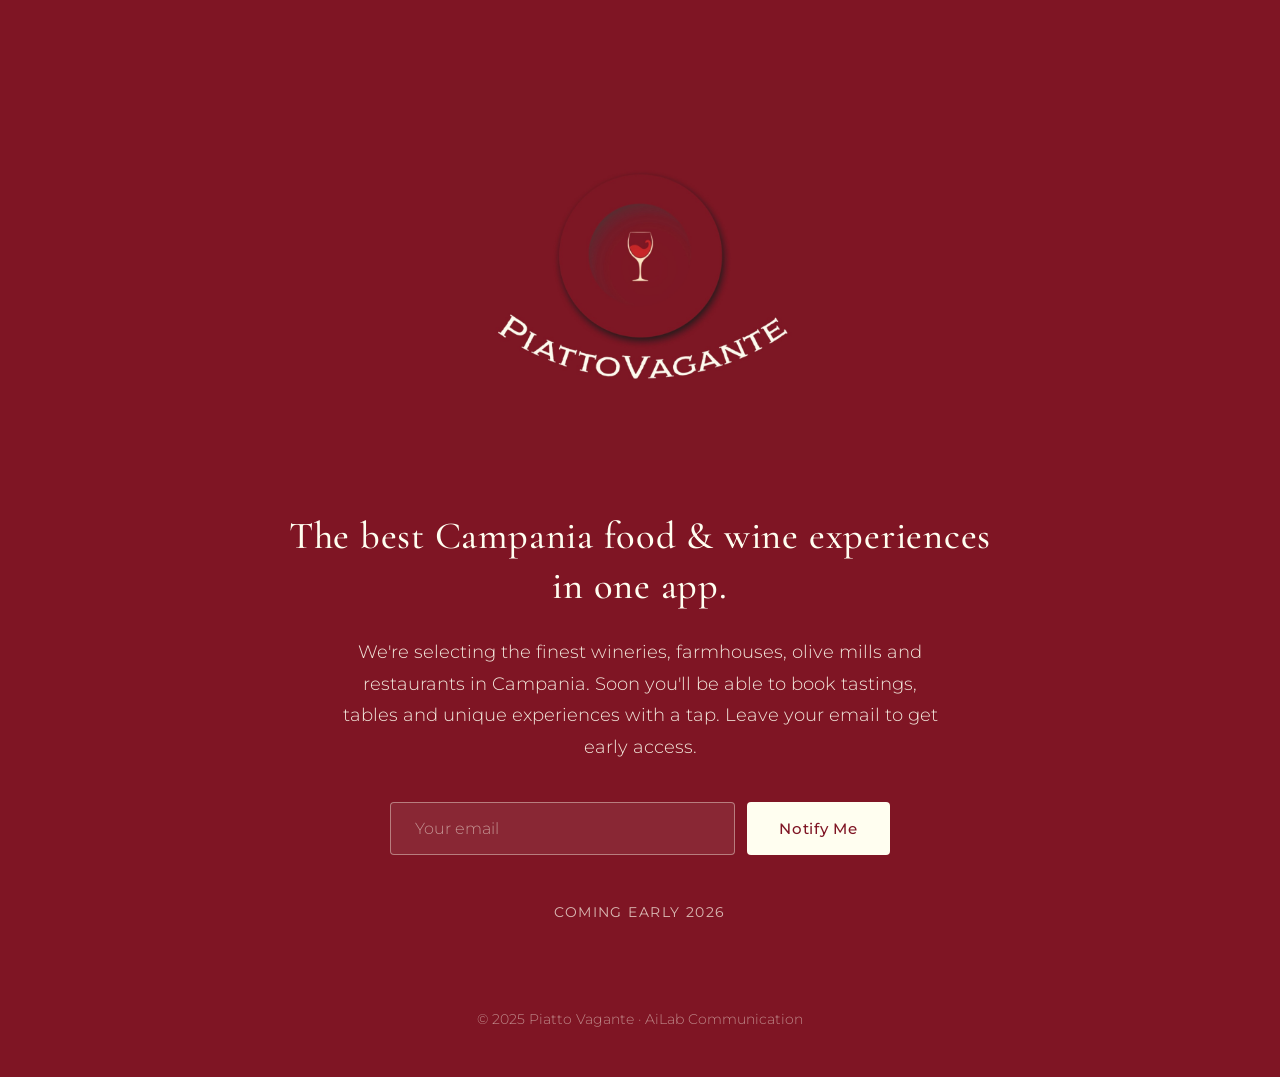
==== coming-soon-files/en/index.html @ bcaf163d "Create index.html" ====
<!DOCTYPE html>
<html lang="en">
<head>
    <meta charset="UTF-8">
    <meta name="viewport" content="width=device-width, initial-scale=1.0">
    <title>Piatto Vagante - Coming Soon</title>
    <meta name="description" content="The best Campania food & wine experiences in one app. Wineries, farmhouses, olive mills and restaurants.">
    <link rel="preconnect" href="https://fonts.googleapis.com">
    <link rel="preconnect" href="https://fonts.gstatic.com" crossorigin>
    <link href="https://fonts.googleapis.com/css2?family=Cormorant+Garamond:wght@400;500;600&family=Montserrat:wght@300;400;500&display=swap" rel="stylesheet">
    <link rel="stylesheet" href="../style.css">
</head>
<body>
    <div class="container">
        <div class="content">
            <div class="logo">
                <img src="../logo2.png" alt="" class="logo-image">
            </div>
            
            <h1 class="headline">
                The best Campania food & wine experiences<br>
                in one app.
            </h1>
            
            <p class="description">
                We're selecting the finest wineries, farmhouses, olive mills and restaurants in Campania. Soon you'll be able to book tastings, tables and unique experiences with a tap. Leave your email to get early access.
            </p>
            
            <form class="email-form" id="emailForm">
                <input 
                    type="email" 
                    placeholder="Your email" 
                    required 
                    id="emailInput"
                    class="email-input"
                />
                <button type="submit" class="submit-btn">Notify Me</button>
            </form>
            
            <div class="coming-soon">
                Coming early 2026
            </div>
        </div>
        
        <footer class="footer">
            <p>© 2025 Piatto Vagante · AiLab Communication</p>
        </footer>
    </div>

    <script>
        document.getElementById('emailForm').addEventListener('submit', function(e) {
            e.preventDefault();
            const email = document.getElementById('emailInput').value;
            alert('Thank you! We\'ll notify you at launch.');
            document.getElementById('emailInput').value = '';
        });
    </script>
</body>
</html>
---- coming-soon-files/style.css ----
* {
    margin: 0;
    padding: 0;
    box-sizing: border-box;
}

body {
    font-family: 'Montserrat', sans-serif;
    background: #7f1524;
    min-height: 100vh;
    display: flex;
    align-items: center;
    justify-content: center;
    color: #FFFEF0;
    padding: 20px;
}

.container {
    width: 100%;
    max-width: 800px;
    display: flex;
    flex-direction: column;
    min-height: 100vh;
}

.content {
    flex: 1;
    display: flex;
    flex-direction: column;
    align-items: center;
    justify-content: center;
    text-align: center;
    padding: 60px 20px;
}

.logo {
    margin-bottom: 3rem;
}

.logo-image {
    max-width: 380px;
    width: 100%;
    height: auto;
}

.headline {
    font-family: 'Cormorant Garamond', Georgia, serif;
    font-size: 2.4rem;
    font-weight: 500;
    margin-bottom: 1.5rem;
    line-height: 1.3;
    color: #FFFEF0;
    letter-spacing: 0.02em;
}

.description {
    font-family: 'Montserrat', sans-serif;
    font-size: 1.1rem;
    font-weight: 300;
    margin-bottom: 2.5rem;
    line-height: 1.8;
    color: rgba(255,254,240,0.9);
    max-width: 600px;
}

.email-form {
    display: flex;
    gap: 12px;
    max-width: 500px;
    width: 100%;
    margin: 0 auto 2rem;
    flex-wrap: wrap;
    justify-content: center;
}

.email-input {
    flex: 1;
    min-width: 250px;
    padding: 16px 24px;
    border: 1px solid rgba(255,254,240,0.4);
    border-radius: 4px;
    font-family: 'Montserrat', sans-serif;
    font-size: 1rem;
    font-weight: 300;
    background: rgba(255,254,240,0.08);
    color: #FFFEF0;
    transition: all 0.3s ease;
}

.email-input::placeholder {
    color: rgba(255,254,240,0.5);
}

.email-input:focus {
    outline: none;
    border-color: #FFFEF0;
    background: rgba(255,254,240,0.12);
}

.submit-btn {
    padding: 16px 32px;
    background: #FFFEF0;
    color: #7f1524;
    border: none;
    border-radius: 4px;
    font-family: 'Montserrat', sans-serif;
    font-size: 0.95rem;
    font-weight: 500;
    letter-spacing: 0.05em;
    cursor: pointer;
    transition: all 0.3s ease;
}

.submit-btn:hover {
    transform: translateY(-2px);
    box-shadow: 0 8px 24px rgba(0,0,0,0.2);
}

.coming-soon {
    font-family: 'Montserrat', sans-serif;
    font-size: 0.9rem;
    font-weight: 400;
    letter-spacing: 0.1em;
    text-transform: uppercase;
    color: rgba(255,254,240,0.7);
    margin-top: 1rem;
}

.footer {
    padding: 30px 20px;
    text-align: center;
    color: rgba(255,254,240,0.5);
}

.footer p {
    font-size: 0.85rem;
    font-weight: 300;
}

@media (max-width: 768px) {
    .logo-image {
        max-width: 200px;
    }
    
    .headline {
        font-size: 1.8rem;
    }
    
    .description {
        font-size: 1rem;
    }
    
    .email-form {
        flex-direction: column;
        gap: 12px;
    }
    
    .email-input,
    .submit-btn {
        width: 100%;
        min-width: unset;
    }
}
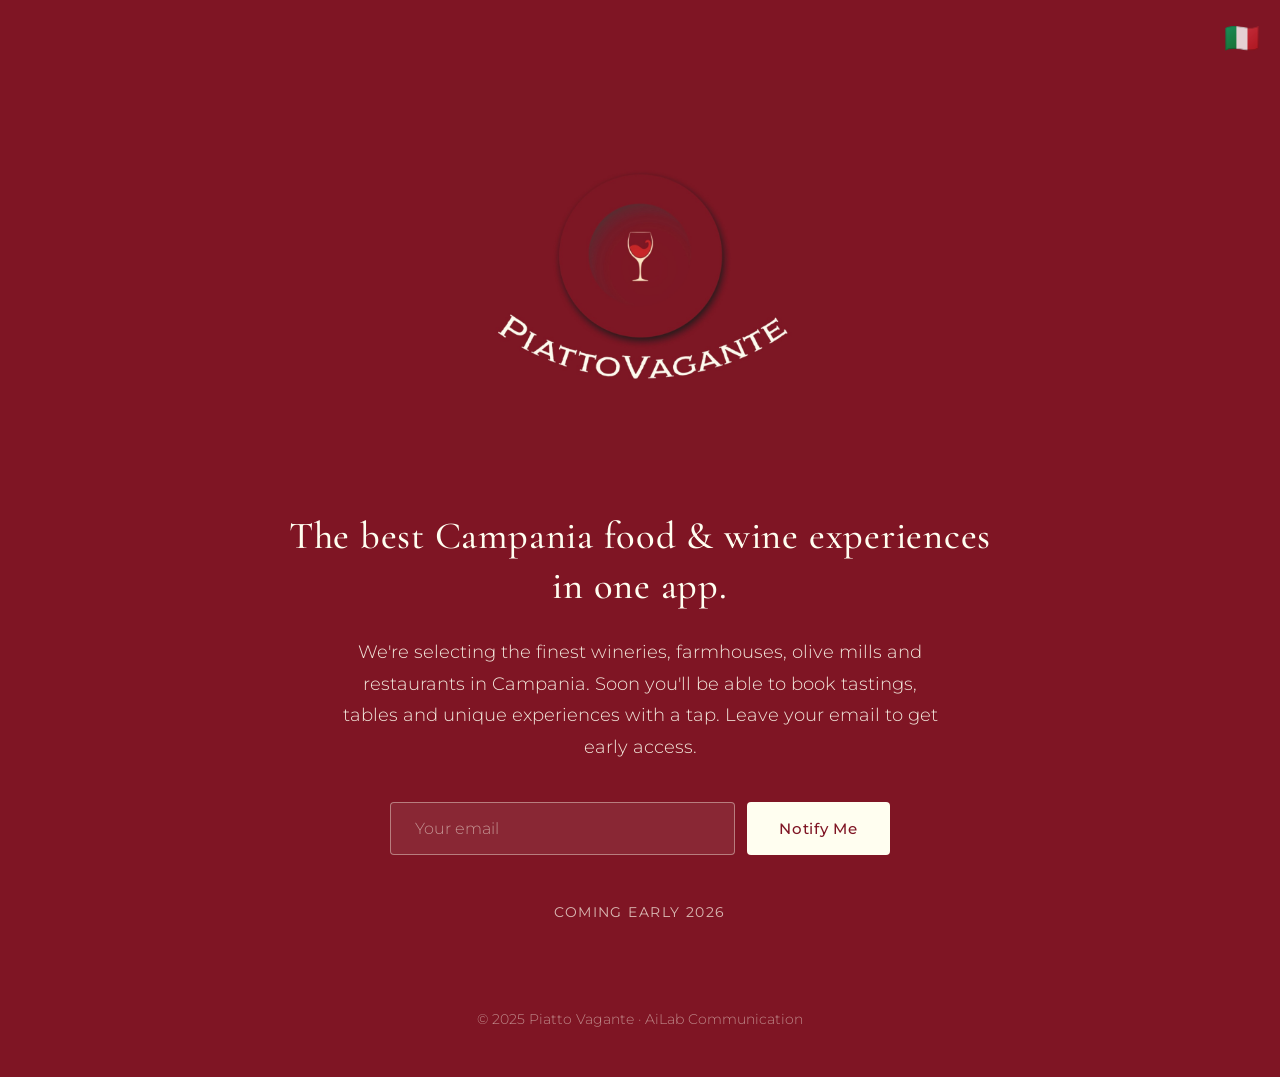
==== commit f88eca5f: "Update index.html" ====
--- a/coming-soon-files/en/index.html
+++ b/coming-soon-files/en/index.html
@@ -12,6 +12,9 @@
 </head>
 <body>
     <div class="container">
+        <div class="lang-switch">
+            <a href="/" title="Italiano">🇮🇹</a>
+        </div>
         <div class="content">
             <div class="logo">
                 <img src="../logo2.png" alt="" class="logo-image">
--- a/coming-soon-files/style.css
+++ b/coming-soon-files/style.css
@@ -161,3 +161,19 @@
         min-width: unset;
     }
 }
+.lang-switch {
+    position: absolute;
+    top: 20px;
+    right: 20px;
+}
+
+.lang-switch a {
+    font-size: 1.8rem;
+    text-decoration: none;
+    opacity: 0.8;
+    transition: opacity 0.3s ease;
+}
+
+.lang-switch a:hover {
+    opacity: 1;
+}
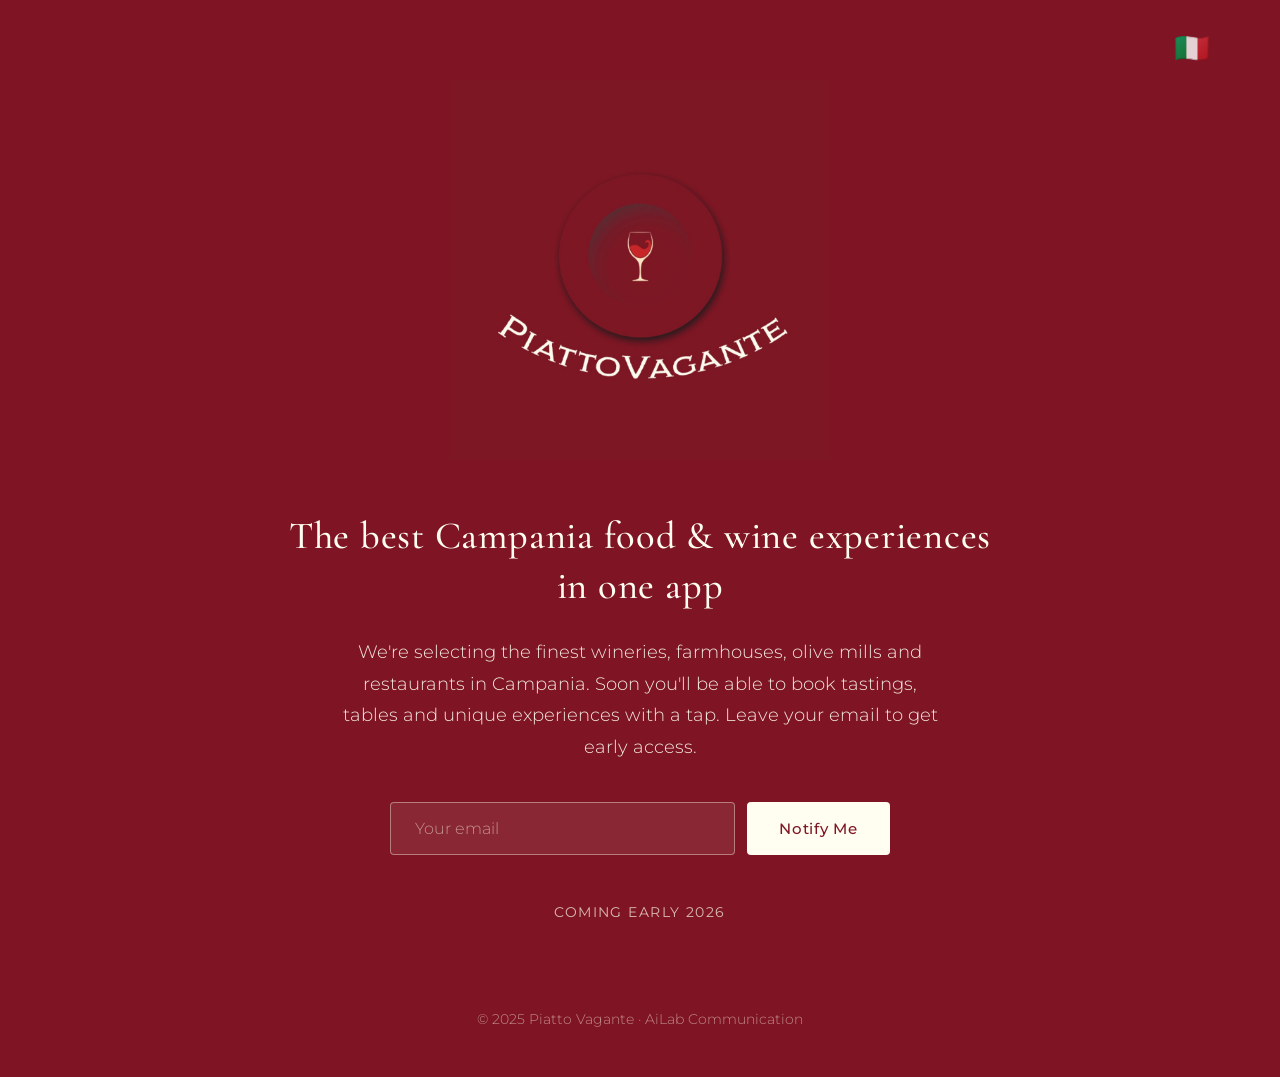
==== commit 277b94f3: "Update index.html" ====
--- a/coming-soon-files/en/index.html
+++ b/coming-soon-files/en/index.html
@@ -22,7 +22,7 @@
             
             <h1 class="headline">
                 The best Campania food & wine experiences<br>
-                in one app.
+                in one app
             </h1>
             
             <p class="description">
--- a/coming-soon-files/style.css
+++ b/coming-soon-files/style.css
@@ -163,8 +163,8 @@
 }
 .lang-switch {
     position: absolute;
-    top: 20px;
-    right: 20px;
+    top: 30px;
+    right: 70px;
 }
 
 .lang-switch a {
